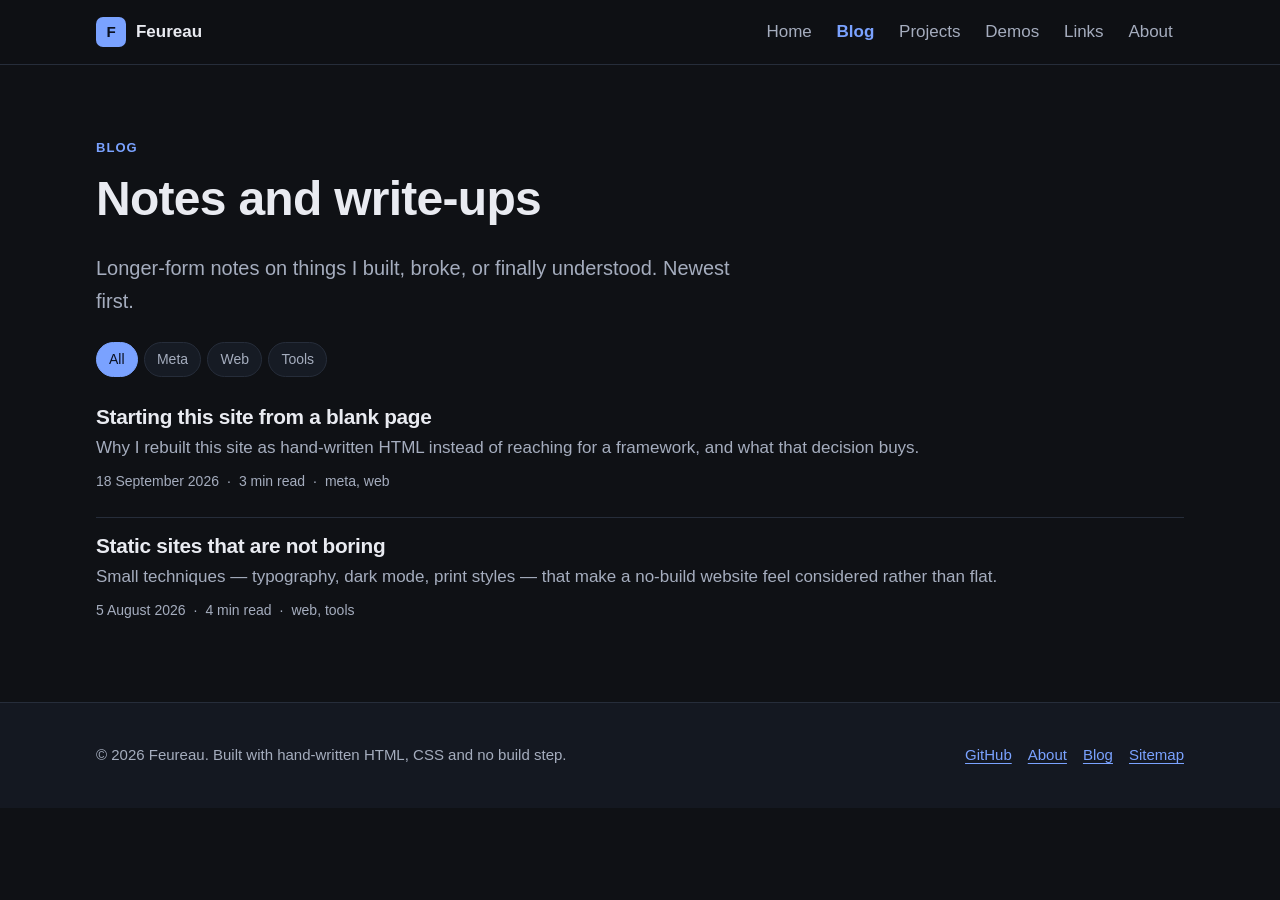
==== blog/index.html @ 86dc3966 "Add initial static site for feureau.github.io Add a complete hand-written static website for feureau" ====
<!DOCTYPE html>
<html lang="en">
<head>
  <meta charset="utf-8">
  <meta name="viewport" content="width=device-width, initial-scale=1">
  <title>Blog — Feureau</title>
  <meta name="description" content="Notes and write-ups by Feureau on building software, the web, and the tools used along the way.">
  <link rel="canonical" href="https://feureau.github.io/blog/">
  <meta name="theme-color" content="#0f1115">
  <meta property="og:type" content="website">
  <meta property="og:site_name" content="Feureau">
  <meta property="og:title" content="Blog — Feureau">
  <meta property="og:description" content="Notes and write-ups on building software, the web, and the tools used along the way.">
  <meta property="og:url" content="https://feureau.github.io/blog/">
  <meta name="twitter:card" content="summary">
  <meta name="twitter:title" content="Blog — Feureau">
  <meta name="twitter:description" content="Notes and write-ups on building software, the web, and the tools used along the way.">
  <link rel="icon" href="../assets/img/favicon.svg" type="image/svg+xml">
  <link rel="stylesheet" href="../assets/css/style.css">
  <script src="../assets/js/site.js" defer></script>
</head>
<body>
  <a class="skip-link" href="#main">Skip to content</a>

  <header class="site-header">
    <div class="wrap header-inner">
      <a class="brand" href="../index.html">
        <span class="brand-mark" aria-hidden="true">F</span>
        <span class="brand-name">Feureau</span>
      </a>
      <input class="nav-cb" type="checkbox" id="nav-toggle" aria-label="Show navigation menu" aria-controls="site-nav">
      <label class="nav-burger" for="nav-toggle" aria-hidden="true"><span></span><span></span><span></span></label>
      <nav class="site-nav" id="site-nav" aria-label="Main">
        <ul>
          <li><a href="../index.html">Home</a></li>
          <li><a href="index.html" aria-current="page">Blog</a></li>
          <li><a href="../projects/index.html">Projects</a></li>
          <li><a href="../demos/index.html">Demos</a></li>
          <li><a href="../links/index.html">Links</a></li>
          <li><a href="../about/index.html">About</a></li>
        </ul>
      </nav>
    </div>
  </header>

  <main id="main" tabindex="-1">
    <section class="section">
      <div class="wrap">
        <p class="eyebrow">Blog</p>
        <h1>Notes and write-ups</h1>
        <p class="lede">
          Longer-form notes on things I built, broke, or finally understood.
          Newest first.
        </p>

        <h2 class="visually-hidden">All posts</h2>

        <!-- The filter buttons are hidden until site.js loads, so the plain
             list below stays usable with JavaScript disabled. -->
        <div class="tag-filter" role="group" aria-label="Filter posts by tag" data-tag-filter>
          <button class="tag-btn is-active" type="button" data-tag="all" aria-pressed="true">All</button>
          <button class="tag-btn" type="button" data-tag="meta" aria-pressed="false">Meta</button>
          <button class="tag-btn" type="button" data-tag="web" aria-pressed="false">Web</button>
          <button class="tag-btn" type="button" data-tag="tools" aria-pressed="false">Tools</button>
          <p class="filter-status" data-filter-status aria-live="polite"></p>
        </div>

        <!-- TODO: add one <li> here for every new post, with its tags in data-tags. -->
        <ul class="post-list" data-post-list>
          <li class="post-item" data-tags="meta web">
            <h3><a href="hello-world/index.html">Starting this site from a blank page</a></h3>
            <p>
              Why I rebuilt this site as hand-written HTML instead of reaching for a
              framework, and what that decision buys.
            </p>
            <p class="post-meta">
              <time datetime="2026-09-18">18 September 2026</time>
              <span aria-hidden="true">&middot;</span>
              <span>3 min read</span>
              <span aria-hidden="true">&middot;</span>
              <span>meta, web</span>
            </p>
          </li>
          <li class="post-item" data-tags="web tools">
            <h3><a href="static-sites/index.html">Static sites that are not boring</a></h3>
            <p>
              Small techniques &mdash; typography, dark mode, print styles &mdash; that
              make a no-build website feel considered rather than flat.
            </p>
            <p class="post-meta">
              <time datetime="2026-08-05">5 August 2026</time>
              <span aria-hidden="true">&middot;</span>
              <span>4 min read</span>
              <span aria-hidden="true">&middot;</span>
              <span>web, tools</span>
            </p>
          </li>
        </ul>
      </div>
    </section>
  </main>

  <footer class="site-footer">
    <div class="wrap footer-inner">
      <p>&copy; <span data-year>2026</span> Feureau. Built with hand-written HTML, CSS and no build step.</p>
      <ul class="footer-links">
        <li><a href="https://github.com/feureau">GitHub</a></li>
        <li><a href="../about/index.html">About</a></li>
        <li><a href="index.html">Blog</a></li>
        <li><a href="../sitemap.xml">Sitemap</a></li>
      </ul>
    </div>
  </footer>
</body>
</html>
---- assets/css/style.css ----
/* ==========================================================================
   feureau.github.io — site stylesheet
   No build step: edit this file and reload the page.
   Re-theme the entire site by changing the tokens in the :root block below.
   ========================================================================== */

/* --- Design tokens ------------------------------------------------------ */

:root {
  color-scheme: dark;

  /* Dark palette. The site ships dark-only, so these are the only colour
     tokens: change one here and the whole site follows. To let the operating
     system choose instead, move this block under
     @media (prefers-color-scheme: dark) and add a light set under
     @media (prefers-color-scheme: light). */
  --bg: #0f1115;
  --bg-soft: #141821;
  --surface: #161b24;
  --surface-hover: #1b2130;
  --border: #262d3a;
  --border-strong: #3a4356;
  --text: #e9ebf1;
  --text-muted: #a5adbe;
  --accent: #7aa2ff;
  --accent-hover: #9ab8ff;
  --accent-ink: #0a1020;
  --accent-soft: #1a2540;
  --shadow-sm: 0 1px 2px rgba(0, 0, 0, 0.5);
  --shadow: 0 1px 2px rgba(0, 0, 0, 0.5), 0 10px 28px rgba(0, 0, 0, 0.38);

  /* Type */
  --font-sans: -apple-system, BlinkMacSystemFont, "Segoe UI", Roboto, Helvetica,
    Arial, sans-serif, "Apple Color Emoji", "Segoe UI Emoji";
  --font-mono: ui-monospace, SFMono-Regular, "SF Mono", Menlo, Consolas,
    "Liberation Mono", monospace;

  /* Layout */
  --wrap: 72rem;
  --prose: 46rem;
  --radius: 12px;
  --radius-sm: 8px;
  --radius-pill: 999px;
  --gap: clamp(1rem, 2vw, 1.5rem);
  --section-y: clamp(2.5rem, 6vw, 4.5rem);

  /* Motion */
  --speed: 160ms;
  --ease: cubic-bezier(0.2, 0.6, 0.2, 1);
}

/* --- Reset and base ----------------------------------------------------- */

*,
*::before,
*::after {
  box-sizing: border-box;
}

html {
  -webkit-text-size-adjust: 100%;
  scroll-behavior: smooth;
  scroll-padding-top: 5rem;
}

body {
  margin: 0;
  background: var(--bg);
  color: var(--text);
  font-family: var(--font-sans);
  font-size: 1.0625rem;
  line-height: 1.65;
  -webkit-font-smoothing: antialiased;
  text-rendering: optimizeLegibility;
}

h1,
h2,
h3,
h4 {
  margin: 0 0 0.5em;
  line-height: 1.2;
  letter-spacing: -0.015em;
  overflow-wrap: break-word;
}

h1 {
  font-size: clamp(2rem, 5.5vw, 3rem);
}

h2 {
  font-size: clamp(1.5rem, 3.4vw, 2rem);
}

h3 {
  font-size: 1.2rem;
}

p {
  margin: 0 0 1rem;
}

p:last-child,
ul:last-child,
ol:last-child {
  margin-bottom: 0;
}

a {
  color: var(--accent);
  text-decoration-thickness: 1px;
  text-underline-offset: 0.2em;
}

a:hover {
  color: var(--accent-hover);
}

img,
svg,
video {
  max-width: 100%;
  height: auto;
}

img {
  display: block;
}

hr {
  height: 1px;
  margin: 2rem 0;
  border: 0;
  background: var(--border);
}

code,
kbd,
pre,
samp {
  font-family: var(--font-mono);
  font-size: 0.9em;
}

code {
  padding: 0.15em 0.4em;
  background: var(--bg-soft);
  border: 1px solid var(--border);
  border-radius: var(--radius-sm);
}

pre {
  margin: 0 0 1.25rem;
  padding: 1rem 1.15rem;
  overflow-x: auto;
  background: var(--bg-soft);
  border: 1px solid var(--border);
  border-radius: var(--radius);
}

pre code {
  padding: 0;
  background: none;
  border: 0;
}

blockquote {
  margin: 0 0 1.25rem;
  padding: 0.25rem 0 0.25rem 1.15rem;
  border-left: 3px solid var(--accent);
  color: var(--text-muted);
}

:focus-visible {
  outline: 2px solid var(--accent);
  outline-offset: 2px;
}

::selection {
  background: var(--accent-soft);
  color: var(--text);
}

[hidden] {
  display: none !important;
}

/* --- Layout ------------------------------------------------------------- */

.wrap {
  width: 100%;
  max-width: var(--wrap);
  margin-inline: auto;
  padding-inline: clamp(1rem, 4vw, 2rem);
}

.prose-wrap {
  width: 100%;
  max-width: var(--prose);
  margin-inline: auto;
}

.section {
  padding-block: var(--section-y);
}

.section-soft {
  background: var(--bg-soft);
  border-top: 1px solid var(--border);
  border-bottom: 1px solid var(--border);
}

.grid {
  display: grid;
  gap: var(--gap);
  grid-template-columns: repeat(auto-fit, minmax(min(100%, 16rem), 1fr));
}

.section-head {
  display: flex;
  flex-wrap: wrap;
  align-items: baseline;
  justify-content: space-between;
  gap: 0.75rem;
  margin-bottom: 1.5rem;
}

.section-head h2,
.section-head h1 {
  margin-bottom: 0;
}

/* --- Utilities ---------------------------------------------------------- */

.visually-hidden {
  position: absolute !important;
  width: 1px;
  height: 1px;
  margin: -1px;
  padding: 0;
  overflow: hidden;
  clip: rect(0 0 0 0);
  clip-path: inset(50%);
  white-space: nowrap;
  border: 0;
}

.muted {
  color: var(--text-muted);
}

.eyebrow {
  margin: 0 0 0.75rem;
  font-size: 0.8125rem;
  font-weight: 600;
  letter-spacing: 0.08em;
  text-transform: uppercase;
  color: var(--accent);
}

.lede {
  max-width: 42rem;
  margin-bottom: 1.5rem;
  font-size: clamp(1.05rem, 2.2vw, 1.25rem);
  color: var(--text-muted);
}

.center {
  text-align: center;
}

.btn-row-center {
  justify-content: center;
}

.mt-md {
  margin-top: 1.5rem;
}

.mt-lg {
  margin-top: 2rem;
}

.mt-xl {
  margin-top: 2.5rem;
}

.mb-md {
  margin-bottom: 1.5rem;
}

.skip-link {
  position: absolute;
  z-index: 60;
  top: -100%;
  left: 1rem;
  padding: 0.6rem 0.9rem;
  background: var(--accent);
  color: var(--accent-ink);
  border-radius: 0 0 var(--radius-sm) var(--radius-sm);
  text-decoration: none;
}

.skip-link:focus {
  top: 0;
  color: var(--accent-ink);
}

/* --- Header and navigation --------------------------------------------- */

.site-header {
  position: sticky;
  top: 0;
  z-index: 50;
  background: var(--bg);
  background: color-mix(in srgb, var(--bg) 88%, transparent);
  backdrop-filter: saturate(160%) blur(8px);
  border-bottom: 1px solid var(--border);
}

.header-inner {
  display: flex;
  flex-wrap: wrap;
  align-items: center;
  justify-content: space-between;
  gap: 0.75rem;
  min-height: 4rem;
}

.brand {
  display: inline-flex;
  align-items: center;
  gap: 0.6rem;
  font-weight: 650;
  color: var(--text);
  text-decoration: none;
}

.brand-mark {
  display: grid;
  place-items: center;
  width: 1.9rem;
  height: 1.9rem;
  font-size: 0.95rem;
  font-weight: 700;
  color: var(--accent-ink);
  background: var(--accent);
  border-radius: 7px;
}

/* Mobile menu: a visually hidden checkbox plus label, so it works with
   JavaScript disabled. On wider screens the checkbox is removed entirely. */

.nav-cb {
  position: absolute;
  width: 1px;
  height: 1px;
  margin: -1px;
  padding: 0;
  overflow: hidden;
  clip: rect(0 0 0 0);
  clip-path: inset(50%);
  white-space: nowrap;
  border: 0;
}

.nav-burger {
  display: inline-flex;
  flex-direction: column;
  justify-content: center;
  gap: 4px;
  width: 44px;
  height: 40px;
  padding: 0 10px;
  cursor: pointer;
  background: var(--surface);
  border: 1px solid var(--border);
  border-radius: var(--radius-sm);
}

.nav-burger span {
  display: block;
  height: 2px;
  background: var(--text);
  border-radius: 2px;
}

.nav-cb:checked + .nav-burger {
  border-color: var(--accent);
}

.nav-cb:focus-visible + .nav-burger {
  outline: 2px solid var(--accent);
  outline-offset: 2px;
}

.site-nav {
  display: none;
  width: 100%;
}

.nav-cb:checked ~ .site-nav {
  display: block;
}

.site-nav ul {
  display: flex;
  flex-direction: column;
  gap: 0.15rem;
  margin: 0;
  padding: 0 0 0.5rem;
  list-style: none;
}

.site-nav a {
  display: block;
  padding: 0.5rem 0.6rem;
  color: var(--text-muted);
  border-radius: var(--radius-sm);
  text-decoration: none;
}

.site-nav a:hover {
  color: var(--text);
  background: var(--bg-soft);
}

.site-nav a[aria-current="page"] {
  color: var(--accent);
  font-weight: 600;
}

@media (min-width: 52rem) {
  .nav-cb,
  .nav-burger {
    display: none;
  }

  .site-nav {
    display: block;
    width: auto;
  }

  .site-nav ul {
    flex-direction: row;
    align-items: center;
    gap: 0.15rem;
    padding: 0;
  }

  .site-nav a {
    padding: 0.45rem 0.7rem;
  }
}

/* --- Buttons ------------------------------------------------------------ */

.btn {
  display: inline-flex;
  align-items: center;
  justify-content: center;
  gap: 0.45rem;
  padding: 0.65rem 1.1rem;
  font: inherit;
  font-weight: 600;
  line-height: 1.2;
  text-align: center;
  text-decoration: none;
  color: var(--text);
  background: var(--surface);
  border: 1px solid var(--border-strong);
  border-radius: var(--radius-pill);
  cursor: pointer;
  transition: background var(--speed) var(--ease), border-color var(--speed) var(--ease),
    transform var(--speed) var(--ease);
}

.btn:hover {
  background: var(--surface-hover);
  border-color: var(--accent);
  color: var(--text);
  transform: translateY(-1px);
}

.btn-primary {
  color: var(--accent-ink);
  background: var(--accent);
  border-color: var(--accent);
}

.btn-primary:hover {
  color: var(--accent-ink);
  background: var(--accent-hover);
  border-color: var(--accent-hover);
}

.btn-row {
  display: flex;
  flex-wrap: wrap;
  gap: 0.75rem;
}

/* --- Hero --------------------------------------------------------------- */

.hero {
  padding-block: clamp(3rem, 9vw, 6rem);
}

.hero-title {
  margin-bottom: 0.35em;
  font-size: clamp(2.25rem, 6.5vw, 3.5rem);
  letter-spacing: -0.03em;
}

.hero-sub {
  max-width: 44rem;
  font-size: clamp(1.05rem, 2.4vw, 1.3rem);
  color: var(--text-muted);
}

/* --- Cards -------------------------------------------------------------- */

.card {
  position: relative;
  display: flex;
  flex-direction: column;
  gap: 0.5rem;
  min-width: 0;
  padding: 1.25rem;
  background: var(--surface);
  border: 1px solid var(--border);
  border-radius: var(--radius);
  box-shadow: var(--shadow-sm);
  transition: transform var(--speed) var(--ease), border-color var(--speed) var(--ease),
    box-shadow var(--speed) var(--ease);
}

.card:hover {
  transform: translateY(-2px);
  border-color: var(--border-strong);
  box-shadow: var(--shadow);
}

.card h3 {
  margin-bottom: 0.1rem;
}

/* Whole-card link: the card title is a real anchor whose ::after stretches
   over the card, so the whole card is clickable without nesting anchors.
   Secondary links sit above the overlay and keep working. */

.card-link {
  color: var(--text);
  text-decoration: none;
}

.card-link::after {
  content: "";
  position: absolute;
  inset: 0;
}

.card-link:hover {
  color: var(--accent);
}

.card-foot a {
  position: relative;
  z-index: 1;
}

.card:focus-within {
  border-color: var(--border-strong);
  box-shadow: var(--shadow);
}

/* A lone card in a grid should not stretch to the full page width. */

.grid > .card:only-child {
  max-width: 26rem;
}

.card p {
  margin-bottom: 0.25rem;
  color: var(--text-muted);
}

.card-foot {
  display: flex;
  flex-wrap: wrap;
  gap: 0.75rem;
  margin-top: auto;
  padding-top: 0.5rem;
  font-size: 0.9375rem;
}

/* --- Tags --------------------------------------------------------------- */

.tag-list {
  display: flex;
  flex-wrap: wrap;
  gap: 0.4rem;
  margin: 0;
  padding: 0;
  list-style: none;
}

.tag {
  padding: 0.15rem 0.6rem;
  font-size: 0.8125rem;
  color: var(--text-muted);
  background: var(--bg-soft);
  border: 1px solid var(--border);
  border-radius: var(--radius-pill);
}

/* --- Blog list ---------------------------------------------------------- */

.tag-filter {
  display: none;
  flex-wrap: wrap;
  align-items: center;
  gap: 0.4rem;
  margin-bottom: 1.75rem;
}

.js .tag-filter {
  display: flex;
}

.tag-btn {
  padding: 0.3rem 0.75rem;
  font: inherit;
  font-size: 0.875rem;
  color: var(--text-muted);
  background: var(--surface);
  border: 1px solid var(--border);
  border-radius: var(--radius-pill);
  cursor: pointer;
}

.tag-btn:hover {
  color: var(--text);
  border-color: var(--border-strong);
}

.tag-btn.is-active {
  color: var(--accent-ink);
  background: var(--accent);
  border-color: var(--accent);
}

.filter-status {
  margin-left: auto;
  font-size: 0.875rem;
  color: var(--text-muted);
}

.post-list {
  display: grid;
  gap: 1rem;
  margin: 0;
  padding: 0;
  list-style: none;
}

.post-item {
  padding-bottom: 1rem;
  border-bottom: 1px solid var(--border);
}

.post-item:last-child {
  padding-bottom: 0;
  border-bottom: 0;
}

.post-item h3 {
  margin-bottom: 0.25rem;
  font-size: 1.3rem;
}

.post-item h3 a {
  color: var(--text);
  text-decoration: none;
}

.post-item h3 a:hover {
  color: var(--accent);
  text-decoration: underline;
}

.post-item p {
  margin-bottom: 0.5rem;
  color: var(--text-muted);
}

.post-meta {
  display: flex;
  flex-wrap: wrap;
  align-items: center;
  gap: 0.5rem;
  font-size: 0.875rem;
  color: var(--text-muted);
}

/* --- Article / prose ---------------------------------------------------- */

.prose {
  max-width: var(--prose);
}

.prose > h2 {
  margin-top: 2.25rem;
}

.prose > h3 {
  margin-top: 1.75rem;
}

.prose ul,
.prose ol {
  margin: 0 0 1.25rem;
  padding-left: 1.35rem;
}

.prose li + li {
  margin-top: 0.35rem;
}

.prose li > ul,
.prose li > ol {
  margin-top: 0.35rem;
}

.prose table {
  width: 100%;
  margin: 0 0 1.5rem;
  border-collapse: collapse;
  font-size: 0.95rem;
}

.prose th,
.prose td {
  padding: 0.55rem 0.7rem;
  text-align: left;
  border-bottom: 1px solid var(--border);
}

.prose th {
  font-weight: 650;
  background: var(--bg-soft);
}

.article-head {
  margin-bottom: 2rem;
  padding-bottom: 1.25rem;
  border-bottom: 1px solid var(--border);
}

.article-head h1 {
  margin-bottom: 0.4em;
}

.back-link {
  display: inline-block;
  margin-bottom: 1rem;
  font-size: 0.9375rem;
  text-decoration: none;
}

.back-link::before {
  content: "\2190\00a0";
}

.post-nav {
  display: flex;
  flex-wrap: wrap;
  justify-content: space-between;
  gap: 1rem;
  margin-top: 2.5rem;
  padding-top: 1.25rem;
  border-top: 1px solid var(--border);
}

.post-nav a {
  max-width: 45%;
}

.post-nav a:only-child {
  margin-left: auto;
}

/* --- Contact ------------------------------------------------------------ */

.contact-list {
  display: grid;
  gap: 0.75rem;
  margin: 0;
  padding: 0;
  list-style: none;
}

.contact-list li {
  display: flex;
  flex-wrap: wrap;
  gap: 0.5rem;
}

.contact-list .label {
  min-width: 6rem;
  color: var(--text-muted);
}

/* --- Links page --------------------------------------------------------- */

.links-wrap {
  max-width: 34rem;
}

.links-head {
  margin-bottom: 2rem;
  text-align: center;
}

.links-head .brand-mark {
  width: 3rem;
  height: 3rem;
  margin: 0 auto 0.75rem;
  font-size: 1.35rem;
  border-radius: var(--radius);
}

.links-head h1 {
  margin-bottom: 0.25em;
  font-size: clamp(1.75rem, 4.5vw, 2.25rem);
}

.links-bio {
  margin-bottom: 0;
  color: var(--text-muted);
}

.link-stack {
  display: grid;
  gap: 0.75rem;
  margin: 0;
  padding: 0;
  list-style: none;
}

.link-row {
  display: flex;
  align-items: center;
  gap: 0.9rem;
  padding: 0.85rem 1.1rem;
  color: var(--text);
  text-decoration: none;
  background: var(--surface);
  border: 1px solid var(--border);
  border-radius: var(--radius);
  transition: transform var(--speed) var(--ease), border-color var(--speed) var(--ease),
    background var(--speed) var(--ease);
}

.link-row:hover {
  color: var(--text);
  background: var(--surface-hover);
  border-color: var(--accent);
  transform: translateY(-1px);
}

.link-icon {
  display: grid;
  place-items: center;
  flex: none;
  width: 2.25rem;
  height: 2.25rem;
  color: var(--accent);
  background: var(--accent-soft);
  border-radius: var(--radius-sm);
}

.link-icon svg {
  width: 1.25rem;
  height: 1.25rem;
}

.link-text {
  display: flex;
  flex-direction: column;
  min-width: 0;
}

.link-label {
  font-weight: 600;
}

.link-note {
  font-size: 0.875rem;
  color: var(--text-muted);
}

.link-arrow {
  flex: none;
  margin-left: auto;
  color: var(--text-muted);
}

.link-row:hover .link-arrow {
  color: var(--accent);
}

/* --- Demo --------------------------------------------------------------- */

.demo-stage {
  padding: 1rem;
  background: var(--surface);
  border: 1px solid var(--border);
  border-radius: var(--radius);
}

.demo-stage canvas {
  display: block;
  width: 100%;
  height: auto;
  border-radius: var(--radius-sm);
  background: var(--bg-soft);
}

.demo-note {
  margin-top: 1rem;
  font-size: 0.9375rem;
  color: var(--text-muted);
}

/* --- Footer ------------------------------------------------------------- */

.site-footer {
  padding-block: 2.5rem;
  background: var(--bg-soft);
  border-top: 1px solid var(--border);
}

.footer-inner {
  display: flex;
  flex-wrap: wrap;
  justify-content: space-between;
  gap: 1.5rem;
}

.footer-inner p {
  margin: 0;
  font-size: 0.9375rem;
  color: var(--text-muted);
}

.footer-links {
  display: flex;
  flex-wrap: wrap;
  gap: 1rem;
  margin: 0;
  padding: 0;
  list-style: none;
  font-size: 0.9375rem;
}

/* --- 404 ---------------------------------------------------------------- */

.not-found {
  padding-block: clamp(4rem, 14vw, 9rem);
  text-align: center;
}

.not-found .code {
  margin: 0;
  font-size: clamp(3.5rem, 14vw, 7rem);
  font-weight: 700;
  letter-spacing: -0.04em;
  color: var(--accent);
}

/* --- Motion preferences ------------------------------------------------- */

@media (prefers-reduced-motion: reduce) {
  html {
    scroll-behavior: auto;
  }

  *,
  *::before,
  *::after {
    animation-duration: 0.01ms !important;
    animation-iteration-count: 1 !important;
    transition-duration: 0.01ms !important;
  }

  .card:hover,
  .btn:hover,
  .link-row:hover {
    transform: none;
  }
}

/* --- Print -------------------------------------------------------------- */

@media print {
  :root {
    color-scheme: light;
    --bg: #ffffff;
    --bg-soft: #ffffff;
    --surface: #ffffff;
    --border: #bbbbbb;
    --text: #000000;
    --text-muted: #333333;
    --accent: #000000;
    --accent-ink: #ffffff;
  }

  .site-header,
  .site-footer,
  .skip-link,
  .no-print {
    display: none !important;
  }

  body {
    font-size: 11pt;
    line-height: 1.45;
  }

  .section,
  .section-soft {
    padding-block: 0;
    background: none;
    border: 0;
  }

  .wrap {
    max-width: none;
    padding-inline: 0;
  }

  a {
    color: #000;
    text-decoration: none;
  }

  .prose a[href^="http"] {
    color: #333;
  }

  .prose a[href^="http"]::after {
    content: " (" attr(href) ")";
    font-size: 9pt;
    color: #444;
    overflow-wrap: anywhere;
  }

  /* Print the address of each link row on its own line, under the label. */
  .link-row[href^="http"]::after {
    content: attr(href);
    flex-basis: 100%;
    margin-left: 3.25rem;
    font-size: 9pt;
    color: #444;
    overflow-wrap: anywhere;
  }

  @page {
    margin: 16mm 14mm;
  }
}
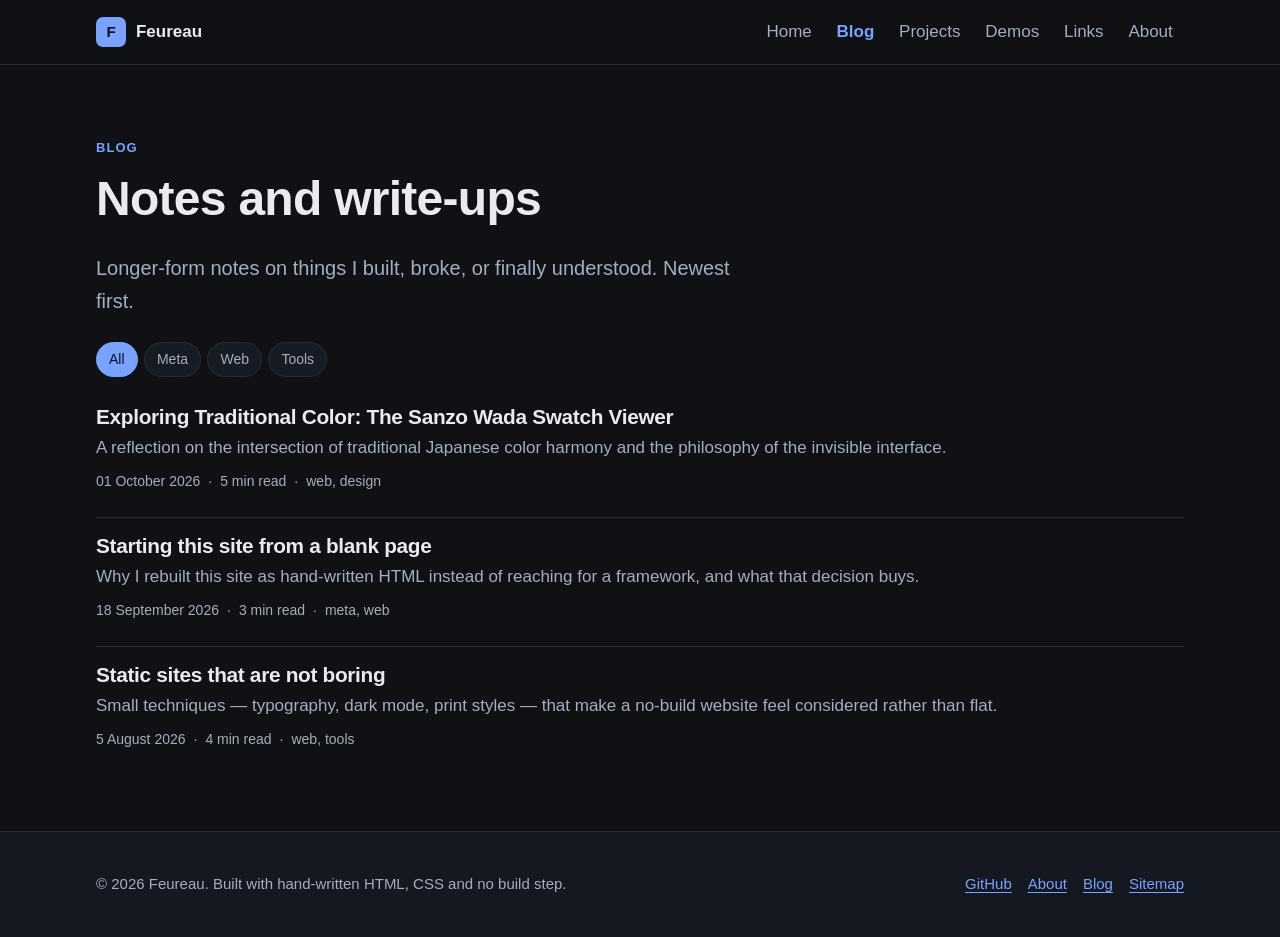
==== commit a50edbb3: "Add Sanzo Wada Swatch Viewer blog post Add a new blog post "Exploring Traditional Color: The Sanzo W" ====
--- a/blog/index.html
+++ b/blog/index.html
@@ -67,6 +67,19 @@
 
         <!-- TODO: add one <li> here for every new post, with its tags in data-tags. -->
         <ul class="post-list" data-post-list>
+          <li class="post-item" data-tags="web design">
+            <h3><a href="sanzo-wada-viewer/index.html">Exploring Traditional Color: The Sanzo Wada Swatch Viewer</a></h3>
+            <p>
+              A reflection on the intersection of traditional Japanese color harmony and the philosophy of the invisible interface.
+            </p>
+            <p class="post-meta">
+              <time datetime="2026-10-01">01 October 2026</time>
+              <span aria-hidden="true">&middot;</span>
+              <span>5 min read</span>
+              <span aria-hidden="true">&middot;</span>
+              <span>web, design</span>
+            </p>
+          </li>
           <li class="post-item" data-tags="meta web">
             <h3><a href="hello-world/index.html">Starting this site from a blank page</a></h3>
             <p>
